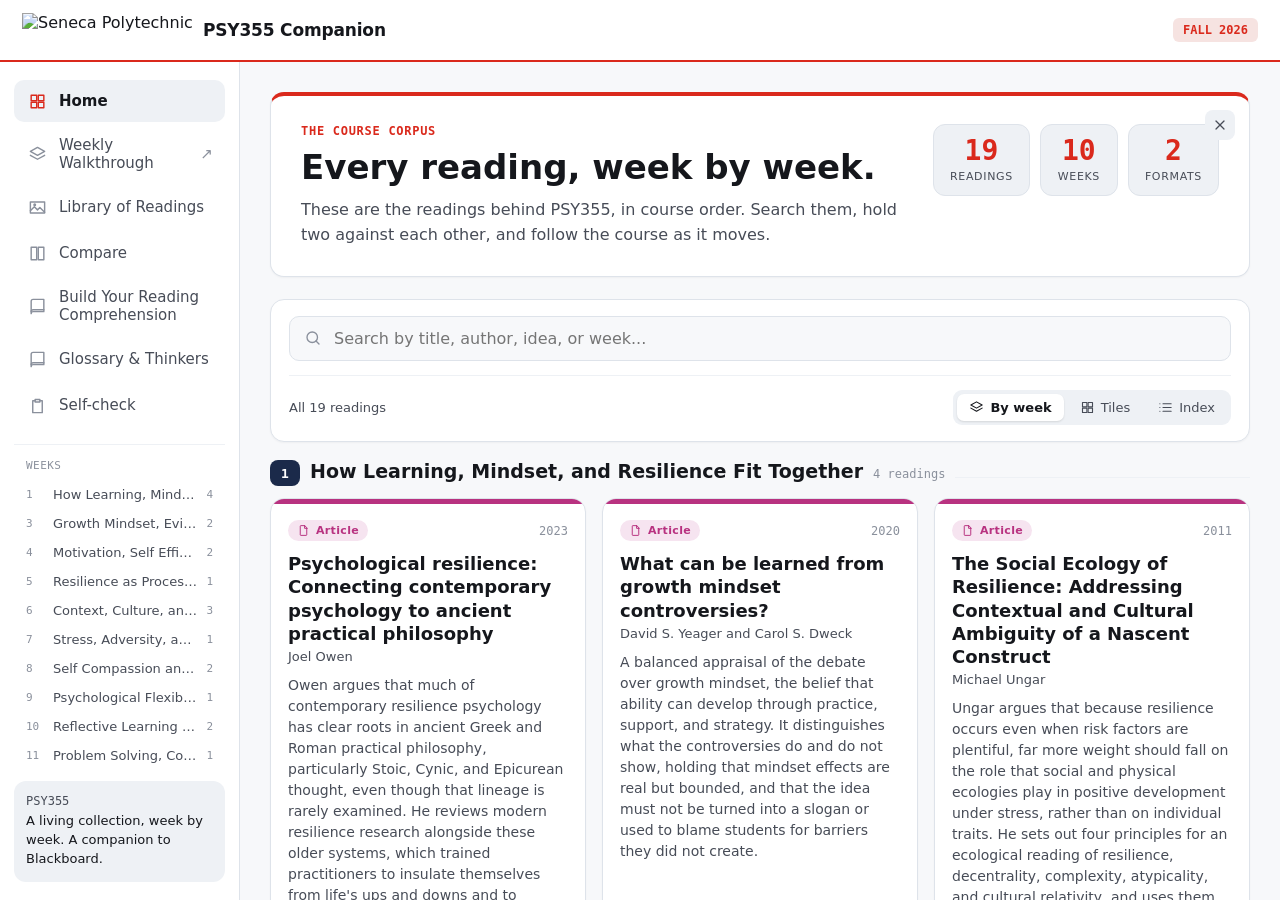
==== index.html @ 94e84012 "Add immersive Library of Readings gallery: filter by week and topic, embedded scholar-talk videos vi" ====
<!DOCTYPE html>
<html lang="en">
<head>
<meta charset="utf-8">
<meta name="viewport" content="width=device-width, initial-scale=1">
<title>PSY355 Companion: the course reading room</title>
<meta name="description" content="The reading room for PSY355 at Seneca Polytechnic. Search, compare, and follow how the course's readings connect. A companion to Blackboard.">
<link rel="stylesheet" href="./fonts/fonts.css">
<style>
  :root{
    --navy:#1B2A4A; --red:#DA291C; --red-dark:#961A13; --amber:#F2A900; --page:#F7F8FA; --surface:#fff;
    --surface-alt:#FBFCFD; --soft:#EEF1F5; --border:#DEE3EA; --border-hover:#C9D1DC;
    --ink:#15171C; --ink-dim:#474C57; --ink-faint:#6B7280; --focus:#1552D8;
    --sans:'IBM Plex Sans',ui-sans-serif,system-ui,'Segoe UI',Arial,sans-serif;
    --mono:'IBM Plex Mono',ui-monospace,'Cascadia Code',Consolas,monospace;
  }
  *{box-sizing:border-box}
  html,body{margin:0;padding:0}
  body{font-family:var(--sans);background:var(--page);color:var(--ink);-webkit-font-smoothing:antialiased}
  button{font-family:inherit;cursor:pointer}
  input{font-family:inherit}
  ::selection{background:#FCEFD2}
  *:focus-visible{outline:2px solid var(--focus);outline-offset:2px;border-radius:4px}
  a{color:#0b4fc0}
  .mono{font-family:var(--mono)}
  .skip{position:absolute;left:-999px;top:0;background:var(--ink);color:#fff;padding:10px 16px;z-index:200;border-radius:0 0 8px 0}
  .skip:focus{left:0}
  .vh{position:absolute;left:-9999px;width:1px;height:1px;overflow:hidden}
  .soc-weekstrip{display:none}
  @keyframes riseUp{from{transform:translateY(8px);opacity:.4}to{transform:translateY(0);opacity:1}}
  .rise{animation:riseUp .26s ease both}
  .scrollarea::-webkit-scrollbar{width:10px;height:10px}
  .scrollarea::-webkit-scrollbar-thumb{background:var(--border);border-radius:8px;border:3px solid var(--page)}
  .hshelf::-webkit-scrollbar{height:9px}
  .hshelf::-webkit-scrollbar-thumb{background:var(--border);border-radius:8px}
  /* hover states (prototype used a custom style-hover; here as classes) */
  .card{transition:box-shadow .15s ease,border-color .15s ease}
  .card:hover{box-shadow:0 6px 18px rgba(27,42,74,.12);border-color:var(--border-hover)}
  .idxrow:hover{background:var(--surface-alt)}
  .relrow{transition:box-shadow .15s ease,border-color .15s ease}
  .relrow:hover{border-color:var(--border-hover);box-shadow:0 3px 10px rgba(27,42,74,.08)}
  .flip{perspective:1200px;height:248px;border:none;background:none;padding:0;display:block;width:100%;text-align:left;cursor:pointer}
  .flip-inner{position:relative;display:block;width:100%;height:100%;transition:transform .55s cubic-bezier(.2,.7,.2,1);transform-style:preserve-3d}
  .flip.flipped .flip-inner{transform:rotateY(180deg)}
  .flip-face{position:absolute;inset:0;display:flex;flex-direction:column;backface-visibility:hidden;-webkit-backface-visibility:hidden;border:1px solid var(--border);border-radius:14px;padding:17px 18px;overflow:auto;box-shadow:0 1px 2px rgba(21,23,28,.04)}
  .flip-front{background:#fff}
  .flip-back{background:#1B2A4A;color:#fff;transform:rotateY(180deg)}
  .flip:hover .flip-front{border-color:var(--border-hover);box-shadow:0 6px 18px rgba(27,42,74,.12)}
  @media (prefers-reduced-motion:reduce){.flip-inner{transition:none}}
  .mapsrc:hover{background:var(--page)}
  .addtile:hover{border-color:var(--navy)!important;color:var(--navy)!important}
  .pickchip:hover{border-color:var(--navy)!important}
  .removebtn:hover{color:var(--red)!important}
  @media (prefers-reduced-motion: reduce){*{animation:none!important;transition:none!important}}
  @media (max-width:760px){
    .soc-sidebar{display:none!important}
    .soc-detailgrid{grid-template-columns:1fr!important}
    .soc-rail{position:static!important}
    .soc-pickbox{max-height:none!important}
    .soc-weekstrip{display:flex!important}
  }
  @media (max-width:480px){
    .soc-cardgrid{grid-template-columns:1fr!important}
  }
</style>
</head>
<body>
<a class="skip" href="#soc-main">Skip to the library</a>
<div id="app"></div>
<div id="soc-live" role="status" aria-live="polite" class="skip"></div>
<script src="./data/corpus-data.js?v=6"></script>
<script src="./data/psy355-mc.js?v=3"></script>
<script src="./app.js?v=13"></script>
</body>
</html>
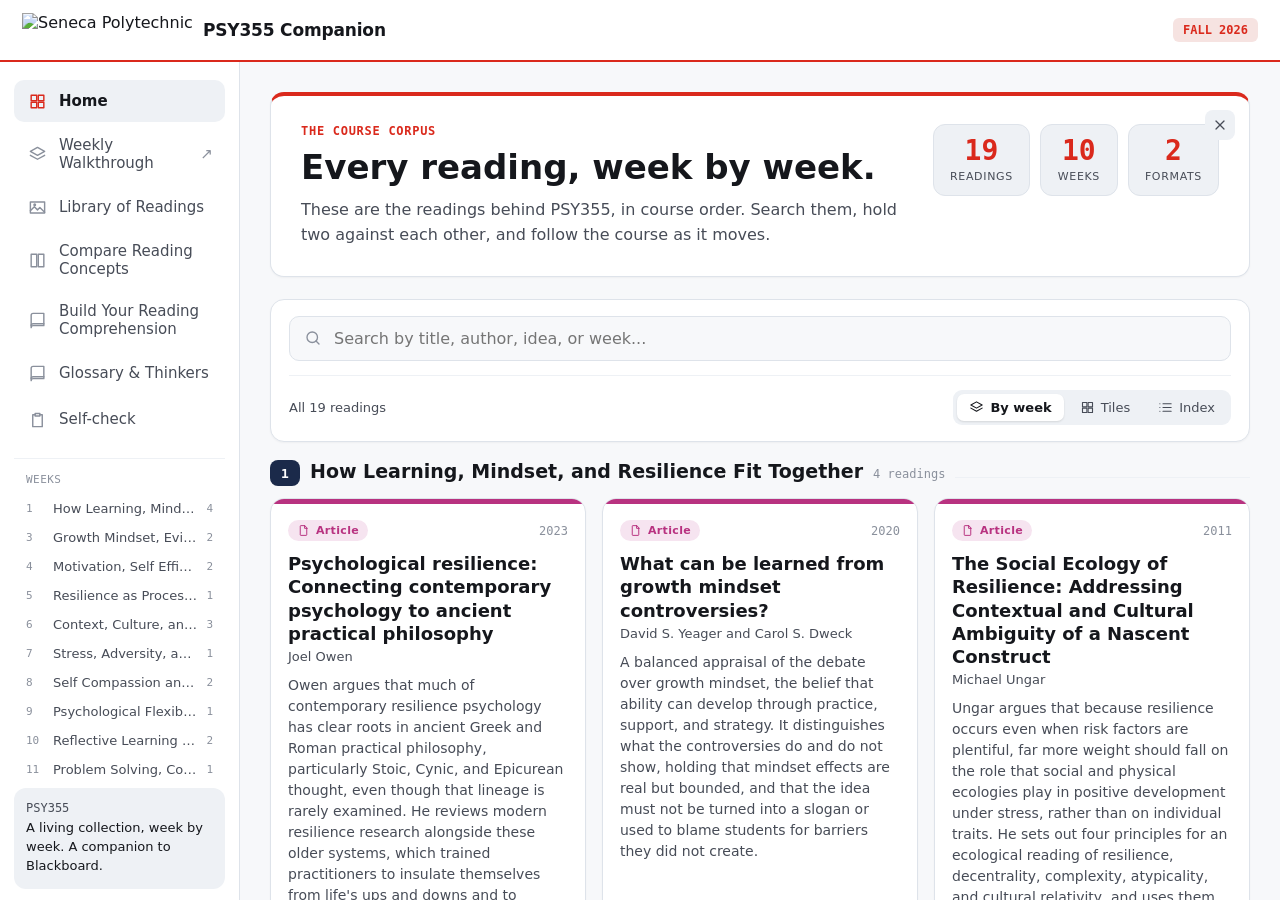
==== commit 5e6b37ba: "Cascade engine (readings): enforce 60-page-per-week cap across all courses. Pin long reports and boo" ====
--- a/index.html
+++ b/index.html
@@ -68,8 +68,8 @@
 <a class="skip" href="#soc-main">Skip to the library</a>
 <div id="app"></div>
 <div id="soc-live" role="status" aria-live="polite" class="skip"></div>
-<script src="./data/corpus-data.js?v=6"></script>
+<script src="./data/corpus-data.js?v=8"></script>
 <script src="./data/psy355-mc.js?v=3"></script>
-<script src="./app.js?v=13"></script>
+<script src="./app.js?v=17"></script>
 </body>
 </html>
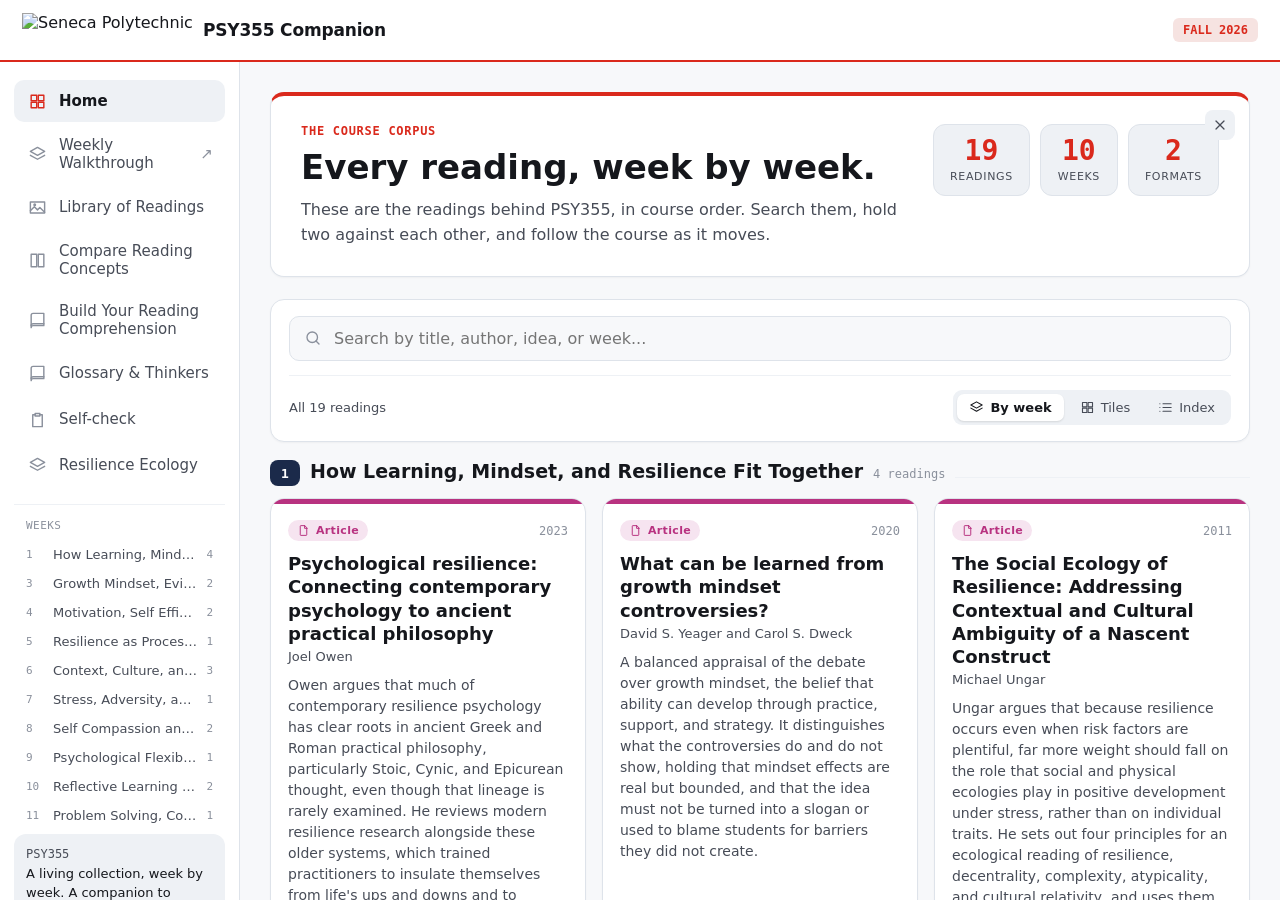
==== commit 8fa9ee02: "PSY355: Resilience Ecology signature feature (Phase 3) PSY355's own immersive feature, distinct in f" ====
--- a/index.html
+++ b/index.html
@@ -62,14 +62,18 @@
   @media (max-width:480px){
     .soc-cardgrid{grid-template-columns:1fr!important}
   }
+  .psy-ecogrid{display:grid;grid-template-columns:1.05fr .95fr;gap:20px;align-items:start}
+  @media (max-width:820px){ .psy-ecogrid{grid-template-columns:1fr} }
+  #psy-ecorings circle{transition:fill .3s ease,stroke .2s ease}
+  #psy-ecorings circle:focus-visible{outline:none;stroke:#15171C;stroke-width:3.5}
 </style>
 </head>
 <body>
 <a class="skip" href="#soc-main">Skip to the library</a>
 <div id="app"></div>
 <div id="soc-live" role="status" aria-live="polite" class="skip"></div>
-<script src="./data/corpus-data.js?v=8"></script>
+<script src="./data/corpus-data.js?v=9"></script>
 <script src="./data/psy355-mc.js?v=3"></script>
-<script src="./app.js?v=17"></script>
+<script src="./app.js?v=20"></script>
 </body>
 </html>
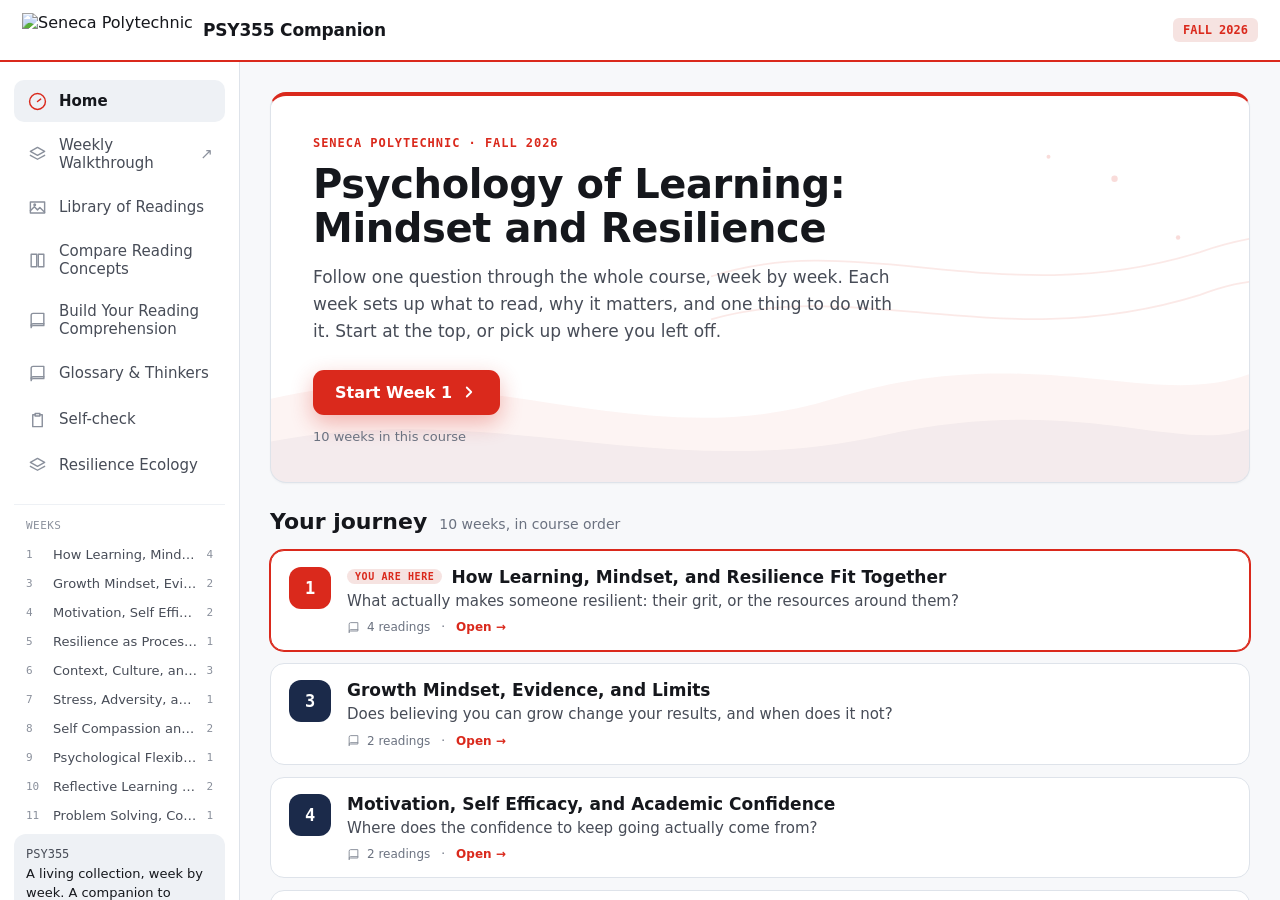
==== commit 0e486a05: "PSY355: cascade immersive journey shell (course-aware; week payoff -> Resilience Ecology) Co-Authore" ====
--- a/index.html
+++ b/index.html
@@ -66,6 +66,20 @@
   @media (max-width:820px){ .psy-ecogrid{grid-template-columns:1fr} }
   #psy-ecorings circle{transition:fill .3s ease,stroke .2s ease}
   #psy-ecorings circle:focus-visible{outline:none;stroke:#15171C;stroke-width:3.5}
+  .jhero{position:relative;overflow:hidden;border-radius:16px;color:var(--ink);padding:40px 42px 38px;background:#fff;border:1px solid var(--border);border-top:4px solid var(--red);box-shadow:0 1px 2px rgba(21,23,28,.04)}
+  .jhero-art{position:absolute;inset:0;width:100%;height:100%;pointer-events:none}
+  .jhero-cta{display:inline-flex;align-items:center;gap:8px;background:var(--red);color:#fff;border:none;border-radius:11px;padding:13px 22px;font-size:1rem;font-weight:600;box-shadow:0 8px 22px rgba(218,41,28,.32);transition:transform .15s ease,box-shadow .15s ease}
+  .jhero-cta:hover{transform:translateY(-2px);box-shadow:0 12px 28px rgba(218,41,28,.44)}
+  .jstation{position:relative;display:block;width:100%;text-align:left;border:1px solid var(--border);background:#fff;border-radius:14px;padding:16px 18px;cursor:pointer;transition:transform .16s ease,box-shadow .16s ease,border-color .16s ease}
+  .jstation:hover{transform:translateX(3px);box-shadow:0 8px 22px rgba(27,42,74,.13);border-color:var(--border-hover)}
+  .jstation.cur{border-color:var(--red);box-shadow:0 0 0 1px var(--red)}
+  .jdot{transition:transform .16s ease}
+  .jstation:hover .jdot{transform:scale(1.07)}
+  .jtile{display:flex;flex-direction:column;gap:8px;border:1px solid var(--border);background:#fff;border-radius:16px;padding:20px;text-align:left;cursor:pointer;transition:transform .16s ease,box-shadow .16s ease,border-color .16s ease}
+  .jtile:hover{transform:translateY(-3px);box-shadow:0 10px 26px rgba(27,42,74,.14);border-color:var(--border-hover)}
+  @keyframes heroFloat{from{opacity:0;transform:translateY(14px)}to{opacity:1;transform:translateY(0)}}
+  .jfade{animation:heroFloat .5s cubic-bezier(.2,.7,.2,1) both}
+  @media (max-width:760px){ .jhero{padding:34px 22px 30px} }
 </style>
 </head>
 <body>
@@ -74,6 +88,6 @@
 <div id="soc-live" role="status" aria-live="polite" class="skip"></div>
 <script src="./data/corpus-data.js?v=9"></script>
 <script src="./data/psy355-mc.js?v=3"></script>
-<script src="./app.js?v=20"></script>
+<script src="./app.js?v=21"></script>
 </body>
 </html>
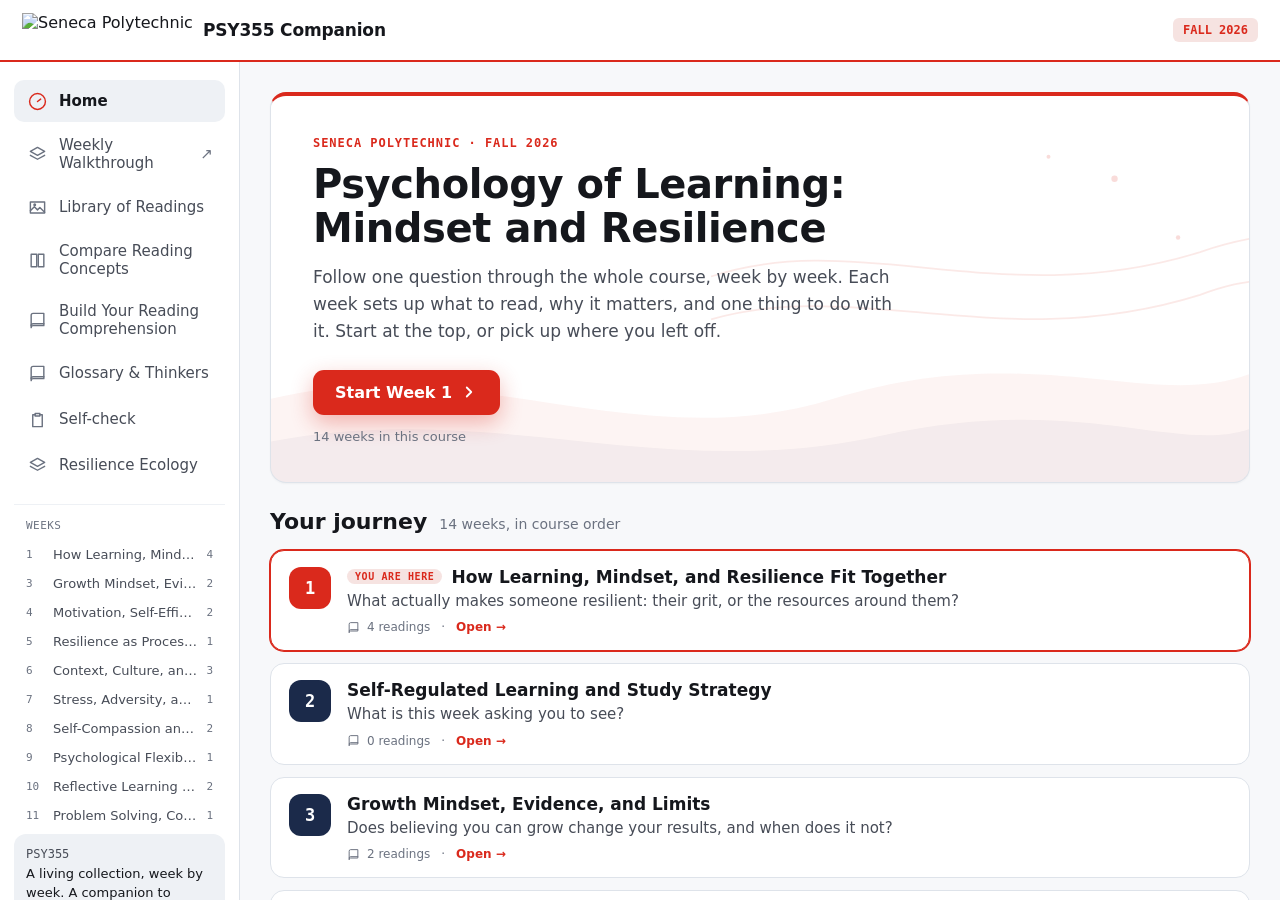
==== commit 4f7bee91: "PSY355: restore hyphens in self-X/well-being compound terms (corpus + app + decks); fix Yeager-Dweck" ====
--- a/index.html
+++ b/index.html
@@ -80,14 +80,46 @@
   @keyframes heroFloat{from{opacity:0;transform:translateY(14px)}to{opacity:1;transform:translateY(0)}}
   .jfade{animation:heroFloat .5s cubic-bezier(.2,.7,.2,1) both}
   @media (max-width:760px){ .jhero{padding:34px 22px 30px} }
+    .node{background:#fff;border:1px solid var(--border);border-radius:14px;padding:20px 22px;margin:0 0 16px;box-shadow:0 1px 2px rgba(21,23,28,.04)}
+  .wk-grid{display:grid;grid-template-columns:1fr 230px;gap:26px;align-items:start}
+  @media(max-width:860px){.wk-grid{grid-template-columns:1fr}.wk-rail{display:none}}
+  .wk-sec{font-size:1.25rem;font-weight:700;color:var(--ink);margin:0 0 13px;padding-bottom:8px;border-bottom:2px solid var(--red);display:inline-block}
+  .wk-hint{font-size:.84rem;color:var(--ink-faint);margin:0 0 10px}
+  .wk-oc{display:flex;gap:10px;align-items:flex-start;margin:9px 0;font-size:.96rem;color:var(--ink)}
+  .wk-oc .b{flex:none;width:19px;height:19px;border-radius:6px;border:2px solid var(--border);margin-top:2px}
+  .wk-gq{display:flex;gap:9px;align-items:flex-start;margin:8px 0;font-size:.94rem;color:var(--ink-dim)}.wk-gq .q{color:var(--red);font-weight:800}
+  .wk-concept{padding:0 0 4px 15px;border-left:3px solid #1B2A4A;margin:16px 0}.wk-concept h3{font-size:1.02rem;font-weight:700;margin:0 0 4px;color:var(--ink)}.wk-concept p{margin:0;color:var(--ink-dim);line-height:1.6}
+  .wk-cite{font-size:.8rem;color:var(--ink-faint);font-style:italic}
+  .wk-term{margin:12px 0;color:var(--ink-dim);line-height:1.55}.wk-term b{color:var(--ink)}
+  .wk-read{border:1px solid var(--border);border-radius:11px;padding:14px 16px;margin:11px 0;font-size:.92rem}.wk-read .ref{color:var(--ink);line-height:1.5}.wk-read em{font-style:italic}
+  .wk-scope{display:inline-block;margin-top:9px;font-size:.74rem;color:var(--ink-dim);background:var(--soft);border:none;border-radius:6px;padding:4px 10px;cursor:pointer}
+  .wk-deck{position:relative;aspect-ratio:16/9;border-radius:12px;overflow:hidden;border:1px solid var(--border);background:#16213B}.wk-deck iframe{position:absolute;inset:0;width:100%;height:100%;border:0}
+  .wk-fs{display:inline-block;margin-top:10px;font-size:.82rem;font-weight:600;color:#1552D8;text-decoration:none}
+  .wk-whatwhy{background:var(--soft);border-radius:11px;padding:14px 16px;margin:0 0 14px;font-size:.93rem;color:var(--ink-dim);line-height:1.6}.wk-whatwhy b{color:var(--ink)}
+  .wk-cta{display:inline-flex;align-items:center;gap:7px;background:var(--red);color:#fff;border:none;border-radius:10px;padding:11px 20px;font-size:.92rem;font-weight:700;cursor:pointer}
+  .wk-ocheck{background:var(--soft);border-radius:11px;padding:14px 16px;margin:0 0 6px}.wk-row{display:flex;gap:9px;align-items:center;font-size:.9rem;color:var(--ink);margin:6px 0}.wk-row .t{color:#1f7a4d;display:inline-flex}
+  .wk-q{margin:12px 0;font-size:.95rem;color:var(--ink)}
+  .wk-opts{display:flex;gap:7px;flex-wrap:wrap;margin-top:7px}
+  .wk-opt{font-size:.78rem;font-weight:600;color:var(--ink-dim);border:1.5px solid var(--border);border-radius:999px;padding:6px 13px;background:#fff;cursor:pointer}
+  .wk-opt.on{border-color:var(--red);background:#F6E3E1;color:#15171C}
+  .wk-resetrow{display:flex;align-items:center;gap:10px;flex-wrap:wrap;margin:12px 0 2px;font-size:.78rem;color:var(--ink-faint)}
+  .wk-reset{border:1px solid var(--border);background:#fff;color:var(--ink-dim);border-radius:999px;padding:6px 11px;font-size:.76rem;font-weight:700;cursor:pointer}
+  .wk-reset:hover{border-color:var(--red);color:var(--red)}
+  .wk-ta{width:100%;min-height:74px;border:1px solid var(--border);border-radius:8px;padding:9px 11px;font:inherit;font-size:.9rem;resize:vertical}
+  .wk-savebox{background:#FBF4F3;border:1px solid #E6C3BE;border-radius:11px;padding:15px 17px;margin-top:14px}.wk-savebox h3{margin:0 0 6px;font-size:1.02rem;font-weight:700}.wk-savebox ul{margin:6px 0 12px;padding-left:20px;font-size:.9rem;color:var(--ink-dim)}.wk-savebox li{margin:3px 0}
+  .wk-save{background:var(--red);color:#fff;border:none;border-radius:10px;padding:11px 20px;font-size:.9rem;font-weight:700;cursor:pointer}
+  .wk-rail{position:sticky;top:78px}.wk-railbox{background:#fff;border:1px solid var(--border);border-radius:14px;padding:16px}.wk-railh{font-family:var(--mono);font-size:.64rem;letter-spacing:.07em;color:var(--ink-faint);font-weight:700;margin-bottom:12px}
+  .wk-railbox a{display:flex;gap:9px;align-items:center;text-decoration:none;color:var(--ink-dim);padding:6px 0;font-weight:600;font-size:.84rem}.wk-railbox a .s{flex:none;width:14px;height:14px;border-radius:50%;border:2px solid var(--border)}.wk-railbox a:hover{color:var(--red)}
+  .wk-railt{font-size:.72rem;color:var(--ink-faint);margin-top:12px;padding-top:12px;border-top:1px solid var(--soft);display:flex;align-items:center;gap:5px}
 </style>
+  <link rel="icon" type="image/svg+xml" href="./favicon.svg">
 </head>
 <body>
 <a class="skip" href="#soc-main">Skip to the library</a>
 <div id="app"></div>
 <div id="soc-live" role="status" aria-live="polite" class="skip"></div>
-<script src="./data/corpus-data.js?v=9"></script>
+<script src="./data/corpus-data.js?v=12"></script>
 <script src="./data/psy355-mc.js?v=3"></script>
-<script src="./app.js?v=21"></script>
+<script src="./app.js?v=28"></script>
 </body>
 </html>
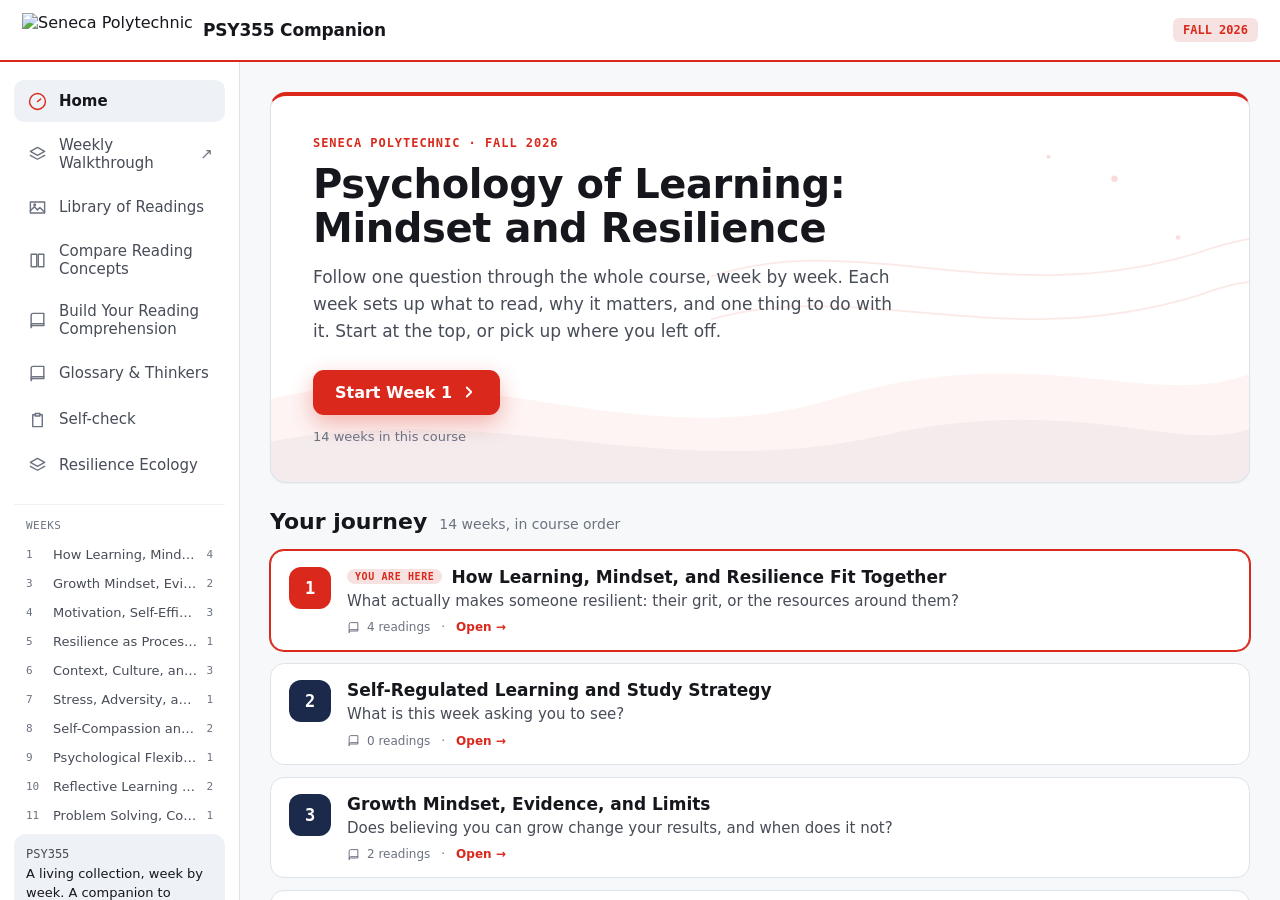
==== commit 514fa015: "PSY355: fix peer-Codex challenge - resolve unresolved reading IDs + remaining wellbeing hyphens Peer" ====
--- a/index.html
+++ b/index.html
@@ -118,8 +118,8 @@
 <a class="skip" href="#soc-main">Skip to the library</a>
 <div id="app"></div>
 <div id="soc-live" role="status" aria-live="polite" class="skip"></div>
-<script src="./data/corpus-data.js?v=12"></script>
+<script src="./data/corpus-data.js?v=14"></script>
 <script src="./data/psy355-mc.js?v=3"></script>
-<script src="./app.js?v=28"></script>
+<script src="./app.js?v=30"></script>
 </body>
 </html>
